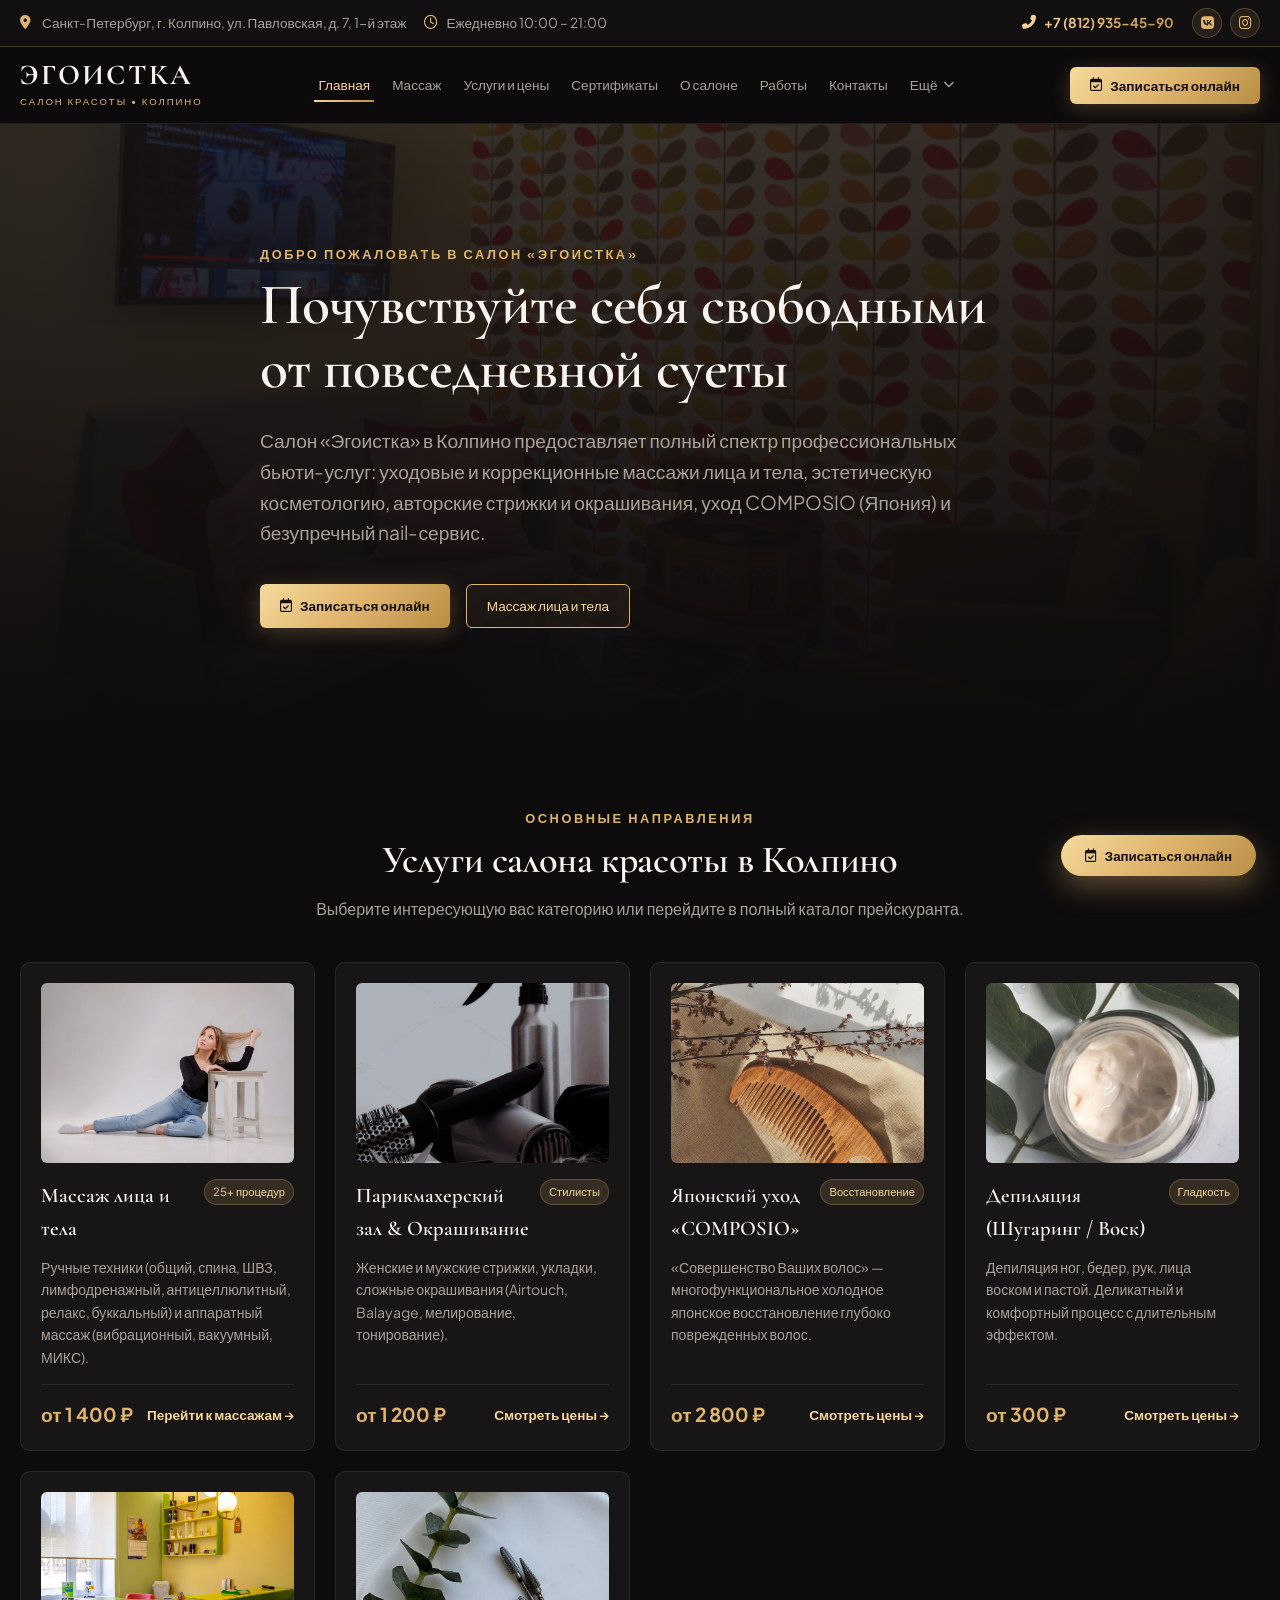
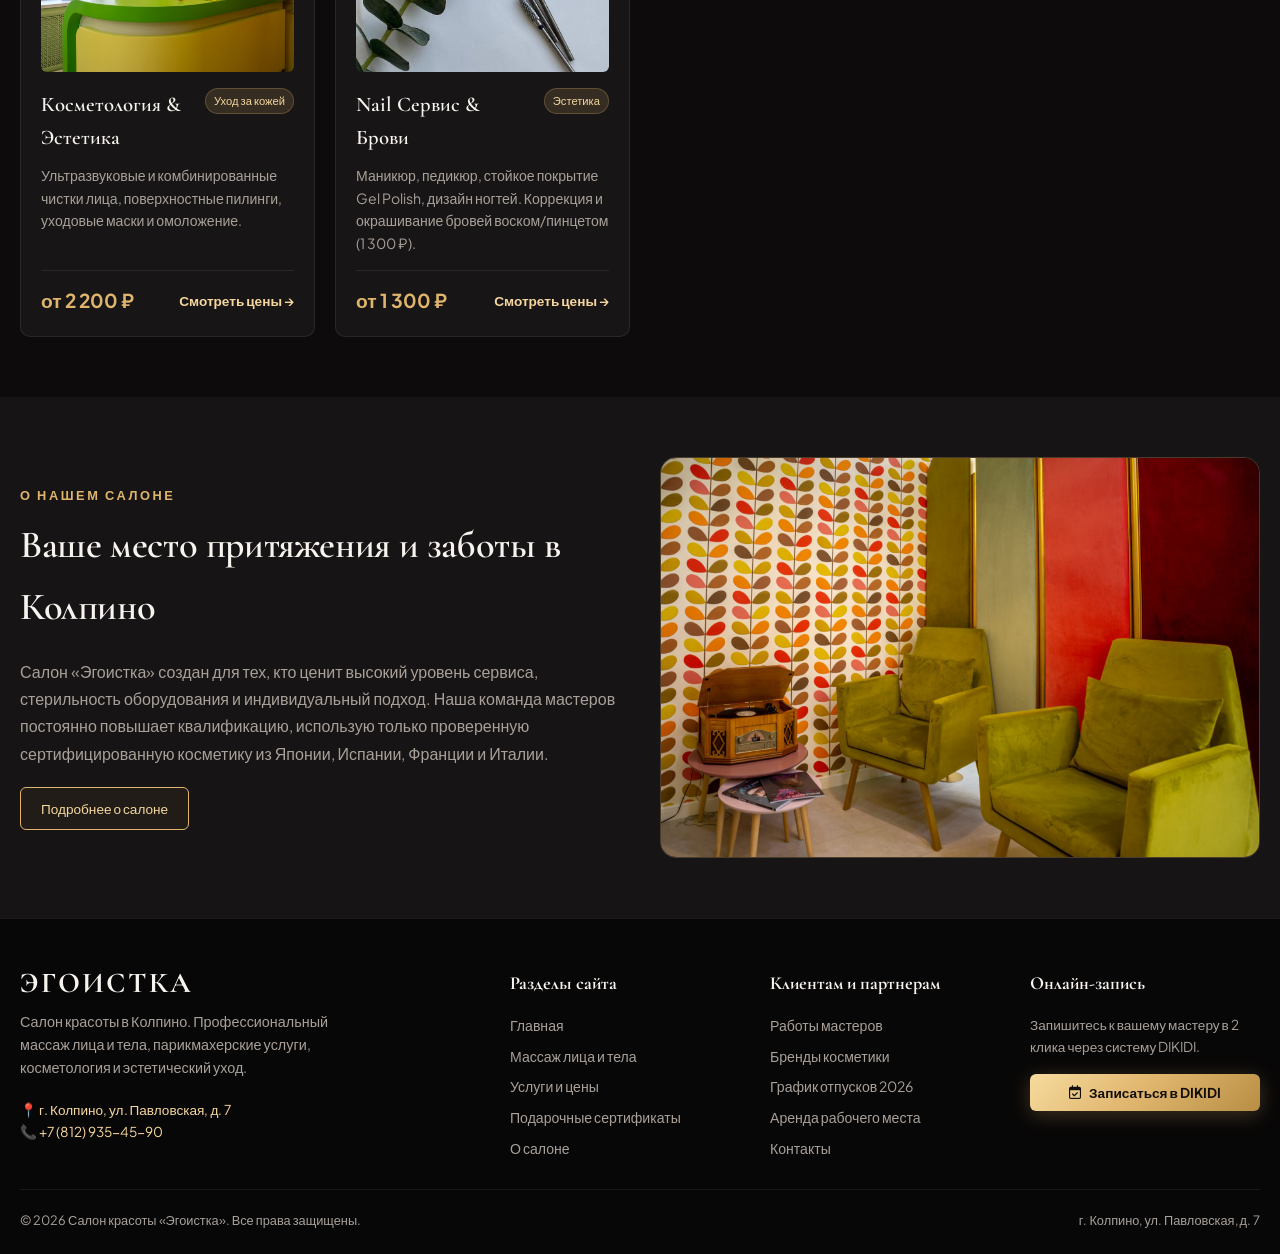
==== index.html @ ac10a7ed "Redesign of Salon Egoistka multi-page website" ====
<!DOCTYPE html>
<html lang="ru">
<head>
  <meta charset="UTF-8">
  <meta name="viewport" content="width=device-width, initial-scale=1.0">
  <title>Салон красоты "Эгоистка" — Колпино | Массаж, Косметология, Стилисты</title>
  <meta name="description" content="Салон красоты Эгоистка в г. Колпино. Профессиональный массаж лица и тела, парикмахерские услуги, уход за волосами COMPOSIO Япония, депиляция, nail-сервис. Ул. Павловская, д. 7. Телефон: +7 (812) 935-45-90.">
  
  <!-- FontAwesome 6 Icons CDN -->
  <link rel="stylesheet" href="https://cdnjs.cloudflare.com/ajax/libs/font-awesome/6.4.0/css/all.min.css">
  
  <link rel="stylesheet" href="style.css">
  <script src="app.js" defer></script>
</head>
<body>

  <!-- Top Contact & Social Bar -->
  <div class="top-bar">
    <div class="container top-bar-inner">
      <div class="top-bar-info">
        <div class="top-bar-item">
          <i class="fas fa-map-marker-alt"></i>
          <span>Санкт-Петербург, г. Колпино, ул. Павловская, д. 7, 1-й этаж</span>
        </div>
        <div class="top-bar-item">
          <i class="far fa-clock"></i>
          <span>Ежедневно 10:00 – 21:00</span>
        </div>
      </div>
      <div class="top-bar-info">
        <a href="tel:+78129354590" class="top-bar-item gold-text" style="font-weight: 700;">
          <i class="fas fa-phone-alt"></i> +7 (812) 935-45-90
        </a>
        <div class="social-links">
          <a href="https://vk.com/egoistka_kolpino" target="_blank" class="social-icon" title="Группа ВКонтакте">
            <i class="fab fa-vk"></i>
          </a>
          <a href="https://www.instagram.com/salon_egoistcka" target="_blank" class="social-icon" title="Instagram">
            <i class="fab fa-instagram"></i>
          </a>
        </div>
      </div>
    </div>
  </div>

  <!-- Header Navigation -->
  <header class="header">
    <div class="container header-inner">
      <a href="index.html" class="logo-brand">
        <span class="logo-title">ЭГОИСТКА</span>
        <span class="logo-sub">САЛОН КРАСОТЫ • КОЛПИНО</span>
      </a>

      <nav>
        <ul class="nav-menu">
          <li><a href="index.html" class="nav-link active">Главная</a></li>
          <li><a href="massazh-lica-i-tela.html" class="nav-link">Массаж</a></li>
          <li><a href="services.html" class="nav-link">Услуги и цены</a></li>
          <li><a href="bonusy.html" class="nav-link">Сертификаты</a></li>
          <li><a href="nash-salon.html" class="nav-link">О салоне</a></li>
          <li><a href="raboty.html" class="nav-link">Работы</a></li>
          <li><a href="contacts.html" class="nav-link">Контакты</a></li>
          <li class="nav-dropdown">
            <a href="#" class="nav-link">Ещё <i class="fas fa-chevron-down" style="font-size: 0.7rem; margin-left: 2px;"></i></a>
            <ul class="dropdown-menu">
              <li class="dropdown-item"><a href="brendy.html"><i class="fas fa-award"></i> Бренды косметики</a></li>
              <li class="dropdown-item"><a href="grafik-otpuskov.html"><i class="far fa-calendar-alt"></i> График отпусков 2026</a></li>
              <li class="dropdown-item"><a href="arenda-rabochego-mesta.html"><i class="fas fa-chair"></i> Аренда рабочего места</a></li>
            </ul>
          </li>
        </ul>
      </nav>

      <button class="btn-primary btn-dikidi">
        <i class="far fa-calendar-check"></i> Записаться онлайн
      </button>

      <div class="mobile-toggle">
        <span></span>
        <span></span>
        <span></span>
      </div>
    </div>
  </header>

  <main>
    <!-- Hero Section with REAL Salon Photo -->
    <section class="section" style="background: linear-gradient(180deg, rgba(23, 20, 21, 0.82) 0%, var(--bg-dark) 100%), url('assets/orig/salon1.jpg') center/cover no-repeat; padding: 120px 0;">
      <div class="container" style="max-width: 800px;">
        <span class="section-subtitle">Добро пожаловать в салон «Эгоистка»</span>
        <h1 class="serif-title" style="font-size: 3.6rem; line-height: 1.1; margin-bottom: 24px;">Почувствуйте себя свободными от повседневной суеты</h1>
        <p style="font-size: 1.2rem; color: var(--text-muted); margin-bottom: 36px;">
          Салон «Эгоистка» в Колпино предоставляет полный спектр профессиональных бьюти-услуг: уходовые и коррекционные массажи лица и тела, эстетическую косметологию, авторские стрижки и окрашивания, уход COMPOSIO (Япония) и безупречный nail-сервис.
        </p>
        <div style="display: flex; gap: 16px; flex-wrap: wrap;">
          <button class="btn-primary btn-dikidi"><i class="far fa-calendar-check"></i> Записаться онлайн</button>
          <a href="massazh-lica-i-tela.html" class="btn-outline">Массаж лица и тела</a>
        </div>
      </div>
    </section>

    <!-- Main Categories Overview Grid with REAL Original Category Photos -->
    <section class="section">
      <div class="container">
        <div class="section-header">
          <span class="section-subtitle">Основные направления</span>
          <h2 class="section-title serif-title">Услуги салона красоты в Колпино</h2>
          <p class="section-desc">Выберите интересующую вас категорию или перейдите в полный каталог прейскуранта.</p>
        </div>

        <div class="services-grid">
          
          <div class="service-card">
            <div style="border-radius: var(--radius-sm); overflow: hidden; height: 180px; margin-bottom: 16px;">
              <img src="assets/orig/massage1.jpg" alt="Массаж лица и тела" style="width: 100%; height: 100%; object-fit: cover;">
            </div>
            <div class="service-header">
              <h3 class="service-name">Массаж лица и тела</h3>
              <span class="service-badge">25+ процедур</span>
            </div>
            <p class="service-desc">Ручные техники (общий, спина, ШВЗ, лимфодренажный, антицеллюлитный, релакс, буккальный) и аппаратный массаж (вибрационный, вакуумный, МИКС).</p>
            <div class="service-footer">
              <span class="service-price">от 1 400 ₽</span>
              <a href="massazh-lica-i-tela.html" class="service-action-btn">Перейти к массажам &rarr;</a>
            </div>
          </div>

          <div class="service-card">
            <div style="border-radius: var(--radius-sm); overflow: hidden; height: 180px; margin-bottom: 16px;">
              <img src="assets/orig/parikmaher.jpg" alt="Парикмахерский зал" style="width: 100%; height: 100%; object-fit: cover;">
            </div>
            <div class="service-header">
              <h3 class="service-name">Парикмахерский зал & Окрашивание</h3>
              <span class="service-badge">Стилисты</span>
            </div>
            <p class="service-desc">Женские и мужские стрижки, укладки, сложные окрашивания (Airtouch, Balayage, мелирование, тонирование).</p>
            <div class="service-footer">
              <span class="service-price">от 1 200 ₽</span>
              <a href="services.html" class="service-action-btn">Смотреть цены &rarr;</a>
            </div>
          </div>

          <div class="service-card">
            <div style="border-radius: var(--radius-sm); overflow: hidden; height: 180px; margin-bottom: 16px;">
              <img src="assets/orig/uhod.jpg" alt="Уход COMPOSIO Япония" style="width: 100%; height: 100%; object-fit: cover;">
            </div>
            <div class="service-header">
              <h3 class="service-name">Японский уход «COMPOSIO»</h3>
              <span class="service-badge">Восстановление</span>
            </div>
            <p class="service-desc">«Совершенство Ваших волос» — многофункциональное холодное японское восстановление глубоко поврежденных волос.</p>
            <div class="service-footer">
              <span class="service-price">от 2 800 ₽</span>
              <a href="services.html" class="service-action-btn">Смотреть цены &rarr;</a>
            </div>
          </div>

          <div class="service-card">
            <div style="border-radius: var(--radius-sm); overflow: hidden; height: 180px; margin-bottom: 16px;">
              <img src="assets/orig/kosmetologia.jpg" alt="Депиляция Шугаринг Воск" style="width: 100%; height: 100%; object-fit: cover;">
            </div>
            <div class="service-header">
              <h3 class="service-name">Депиляция (Шугаринг / Воск)</h3>
              <span class="service-badge">Гладкость</span>
            </div>
            <p class="service-desc">Депиляция ног, бедер, рук, лица воском и пастой. Деликатный и комфортный процесс с длительным эффектом.</p>
            <div class="service-footer">
              <span class="service-price">от 300 ₽</span>
              <a href="services.html" class="service-action-btn">Смотреть цены &rarr;</a>
            </div>
          </div>

          <div class="service-card">
            <div style="border-radius: var(--radius-sm); overflow: hidden; height: 180px; margin-bottom: 16px;">
              <img src="assets/orig/salon3.jpg" alt="Косметология и Эстетика" style="width: 100%; height: 100%; object-fit: cover;">
            </div>
            <div class="service-header">
              <h3 class="service-name">Косметология & Эстетика</h3>
              <span class="service-badge">Уход за кожей</span>
            </div>
            <p class="service-desc">Ультразвуковые и комбинированные чистки лица, поверхностные пилинги, уходовые маски и омоложение.</p>
            <div class="service-footer">
              <span class="service-price">от 2 200 ₽</span>
              <a href="services.html" class="service-action-btn">Смотреть цены &rarr;</a>
            </div>
          </div>

          <div class="service-card">
            <div style="border-radius: var(--radius-sm); overflow: hidden; height: 180px; margin-bottom: 16px;">
              <img src="assets/orig/manikjur.jpg" alt="Nail Сервис" style="width: 100%; height: 100%; object-fit: cover;">
            </div>
            <div class="service-header">
              <h3 class="service-name">Nail Сервис & Брови</h3>
              <span class="service-badge">Эстетика</span>
            </div>
            <p class="service-desc">Маникюр, педикюр, стойкое покрытие Gel Polish, дизайн ногтей. Коррекция и окрашивание бровей воском/пинцетом (1 300 ₽).</p>
            <div class="service-footer">
              <span class="service-price">от 1 300 ₽</span>
              <a href="services.html" class="service-action-btn">Смотреть цены &rarr;</a>
            </div>
          </div>

        </div>
      </div>
    </section>

    <!-- Quick Info Banner with REAL Salon Photo -->
    <section class="section" style="background: var(--bg-surface);">
      <div class="container" style="display: grid; grid-template-columns: 1fr 1fr; gap: 40px; align-items: center;">
        <div>
          <span class="section-subtitle">О нашем салоне</span>
          <h2 class="serif-title" style="font-size: 2.4rem; margin-bottom: 20px;">Ваше место притяжения и заботы в Колпино</h2>
          <p style="color: var(--text-muted); margin-bottom: 20px; line-height: 1.7;">
            Салон «Эгоистка» создан для тех, кто ценит высокий уровень сервиса, стерильность оборудования и индивидуальный подход. Наша команда мастеров постоянно повышает квалификацию, использую только проверенную сертифицированную косметику из Японии, Испании, Франции и Италии.
          </p>
          <a href="nash-salon.html" class="btn-outline">Подробнее о салоне</a>
        </div>
        <div style="border-radius: var(--radius-lg); overflow: hidden; border: 1px solid var(--border-gold);">
          <img src="assets/orig/salon2.jpg" alt="Интерьер салона Эгоистка Колпино">
        </div>
      </div>
    </section>
  </main>

  <!-- Footer -->
  <footer class="footer">
    <div class="container">
      <div class="footer-grid">
        <div>
          <div class="logo-title serif-title" style="margin-bottom: 12px;">ЭГОИСТКА</div>
          <p style="color: var(--text-muted); font-size: 0.9rem; max-width: 320px; margin-bottom: 20px;">
            Салон красоты в Колпино. Профессиональный массаж лица и тела, парикмахерские услуги, косметология и эстетический уход.
          </p>
          <div style="font-size: 0.85rem; color: var(--gold-light);">
            📍 г. Колпино, ул. Павловская, д. 7<br>
            📞 +7 (812) 935-45-90
          </div>
        </div>

        <div>
          <h4 class="footer-col-title">Разделы сайта</h4>
          <ul class="footer-links">
            <li><a href="index.html">Главная</a></li>
            <li><a href="massazh-lica-i-tela.html">Массаж лица и тела</a></li>
            <li><a href="services.html">Услуги и цены</a></li>
            <li><a href="bonusy.html">Подарочные сертификаты</a></li>
            <li><a href="nash-salon.html">О салоне</a></li>
          </ul>
        </div>

        <div>
          <h4 class="footer-col-title">Клиентам и партнерам</h4>
          <ul class="footer-links">
            <li><a href="raboty.html">Работы мастеров</a></li>
            <li><a href="brendy.html">Бренды косметики</a></li>
            <li><a href="grafik-otpuskov.html">График отпусков 2026</a></li>
            <li><a href="arenda-rabochego-mesta.html">Аренда рабочего места</a></li>
            <li><a href="contacts.html">Контакты</a></li>
          </ul>
        </div>

        <div>
          <h4 class="footer-col-title">Онлайн-запись</h4>
          <p style="font-size: 0.85rem; color: var(--text-muted); margin-bottom: 16px;">Запишитесь к вашему мастеру в 2 клика через систему DIKIDI.</p>
          <button class="btn-primary btn-dikidi" style="width: 100%; justify-content: center;"><i class="far fa-calendar-check"></i> Записаться в DIKIDI</button>
        </div>
      </div>

      <div class="footer-bottom">
        <div>© 2026 Салон красоты «Эгоистка». Все права защищены.</div>
        <div>г. Колпино, ул. Павловская, д. 7</div>
      </div>
    </div>
  </footer>

  <button class="floating-booking btn-dikidi">
    <i class="far fa-calendar-check"></i> Записаться онлайн
  </button>

  <div id="dikidiModal" class="modal-overlay">
    <div class="modal-content">
      <div class="modal-header">
        <h3 class="serif-title gold-text" style="font-size: 1.4rem;">Онлайн-запись в салон «Эгоистка»</h3>
        <button class="modal-close">&times;</button>
      </div>
      <div class="modal-body">
        <iframe id="dikidiIframe" src="https://dikidi.net/#widget=51285" title="DIKIDI Booking Widget"></iframe>
      </div>
    </div>
  </div>

</body>
</html>
---- style.css ----
/* ==========================================================================
   Салон красоты «Эгоистка» — Премиальный практичный дизайн (Multi-page & Mobile-First)
   ========================================================================== */

@import url('https://fonts.googleapis.com/css2?family=Cormorant+Garamond:ital,wght@0,400;0,500;0,600;0,700;1,400;1,600&family=Plus+Jakarta+Sans:wght@300;400;500;600;700&display=swap');

:root {
  /* Colors */
  --bg-dark: #0d0b0c;
  --bg-surface: #171415;
  --bg-card: rgba(28, 24, 25, 0.85);
  --bg-card-hover: rgba(42, 36, 38, 0.95);
  
  --gold-primary: #dfb46c;
  --gold-light: #f5d79e;
  --gold-dark: #b88d44;
  --gold-gradient: linear-gradient(135deg, #f6db9e 0%, #dfb46c 50%, #b88d44 100%);
  --gold-glow: 0 0 25px rgba(223, 180, 108, 0.2);
  
  --text-main: #f7f3ee;
  --text-muted: #a8a099;
  --text-dim: #787069;
  
  --border-gold: rgba(223, 180, 108, 0.25);
  --border-light: rgba(255, 255, 255, 0.08);
  
  /* Fonts */
  --font-serif: 'Cormorant Garamond', Georgia, serif;
  --font-sans: 'Plus Jakarta Sans', -apple-system, BlinkMacSystemFont, sans-serif;

  /* Layout */
  --container-max: 1360px;
  --radius-lg: 16px;
  --radius-md: 10px;
  --radius-sm: 6px;
  --transition-smooth: all 0.25s cubic-bezier(0.16, 1, 0.3, 1);
}

/* Reset & Mobile Overflow Prevention */
*, *::before, *::after {
  box-sizing: border-box;
  margin: 0;
  padding: 0;
  max-width: 100%;
}

html, body {
  width: 100%;
  max-width: 100vw;
  overflow-x: hidden !important;
  scroll-behavior: smooth;
  font-size: 16px;
  background-color: var(--bg-dark);
  color: var(--text-main);
  font-family: var(--font-sans);
}

body {
  line-height: 1.6;
  display: flex;
  flex-direction: column;
  min-height: 100vh;
}

main {
  flex-grow: 1;
  width: 100%;
}

a {
  color: inherit;
  text-decoration: none;
  transition: var(--transition-smooth);
}

button {
  font-family: inherit;
  border: none;
  outline: none;
  background: none;
  cursor: pointer;
}

img {
  max-width: 100%;
  height: auto;
  display: block;
}

/* Containers */
.container {
  width: 100%;
  max-width: var(--container-max);
  margin: 0 auto;
  padding: 0 20px;
}

.gold-text {
  background: var(--gold-gradient);
  -webkit-background-clip: text;
  -webkit-text-fill-color: transparent;
}

.serif-title {
  font-family: var(--font-serif);
  font-weight: 600;
  letter-spacing: -0.01em;
}

/* Page Header & Breadcrumbs */
.page-hero {
  background: linear-gradient(180deg, rgba(23, 20, 21, 0.9) 0%, var(--bg-dark) 100%),
              url('assets/orig/salon1.jpg') center/cover no-repeat;
  padding: 50px 0 35px;
  border-bottom: 1px solid var(--border-light);
  position: relative;
  width: 100%;
}

.breadcrumbs {
  display: flex;
  align-items: center;
  gap: 8px;
  font-size: 0.85rem;
  color: var(--text-muted);
  margin-bottom: 14px;
  flex-wrap: wrap;
}

.breadcrumbs a:hover {
  color: var(--gold-primary);
}

.breadcrumbs span {
  color: var(--text-dim);
}

.page-title {
  font-size: 2.8rem;
  line-height: 1.1;
  margin-bottom: 12px;
  word-wrap: break-word;
}

.page-subtitle {
  color: var(--text-muted);
  font-size: 1.05rem;
  max-width: 700px;
}

/* Top Notification / Contact Bar */
.top-bar {
  background: #120f10;
  border-bottom: 1px solid var(--border-gold);
  padding: 8px 0;
  font-size: 0.85rem;
  color: var(--text-muted);
  position: relative;
  z-index: 1001;
  width: 100%;
}

.top-bar-inner {
  display: flex;
  justify-content: space-between;
  align-items: center;
  flex-wrap: wrap;
  gap: 10px;
}

.top-bar-info {
  display: flex;
  gap: 18px;
  align-items: center;
  flex-wrap: wrap;
}

.top-bar-item {
  display: flex;
  align-items: center;
  gap: 6px;
}

/* Strict constraint for top bar icons to prevent giant icons */
.top-bar-item svg,
.top-bar-item i {
  width: 16px !important;
  height: 16px !important;
  max-width: 16px !important;
  max-height: 16px !important;
  font-size: 14px !important;
  color: var(--gold-primary);
  flex-shrink: 0;
  display: inline-block;
  vertical-align: middle;
}

.social-links {
  display: flex;
  gap: 8px;
  align-items: center;
}

.social-icon {
  width: 30px;
  height: 30px;
  border-radius: 50%;
  background: rgba(223, 180, 108, 0.1);
  display: flex;
  align-items: center;
  justify-content: center;
  color: var(--gold-primary);
  border: 1px solid var(--border-gold);
  font-size: 0.9rem;
  transition: var(--transition-smooth);
}

.social-icon i {
  width: auto !important;
  height: auto !important;
  font-size: 0.9rem !important;
}

.social-icon:hover {
  background: var(--gold-gradient);
  color: #120e0a;
  border-color: transparent;
  transform: translateY(-2px);
}

/* Header & Navigation */
.header {
  position: sticky;
  top: 0;
  left: 0;
  width: 100%;
  z-index: 1000;
  background: rgba(13, 11, 12, 0.96);
  backdrop-filter: blur(20px);
  -webkit-backdrop-filter: blur(20px);
  border-bottom: 1px solid var(--border-light);
}

.header-inner {
  display: flex;
  align-items: center;
  justify-content: space-between;
  height: 76px;
  gap: 16px;
}

.logo-brand {
  display: flex;
  flex-direction: column;
  flex-shrink: 0;
}

.logo-title {
  font-family: var(--font-serif);
  font-size: 1.8rem;
  font-weight: 700;
  letter-spacing: 0.08em;
  text-transform: uppercase;
  color: var(--text-main);
  line-height: 1;
}

.logo-sub {
  font-size: 0.6rem;
  letter-spacing: 0.2em;
  text-transform: uppercase;
  color: var(--gold-primary);
  margin-top: 4px;
}

/* Navigation Menu */
.nav-menu {
  display: flex;
  gap: 14px;
  list-style: none;
  align-items: center;
}

.nav-link {
  font-size: 0.85rem;
  font-weight: 500;
  color: var(--text-muted);
  position: relative;
  padding: 6px 4px;
  white-space: nowrap;
  display: inline-flex;
  align-items: center;
  gap: 4px;
}

.nav-link:hover,
.nav-link.active {
  color: var(--gold-light);
}

.nav-link.active::after {
  content: '';
  position: absolute;
  bottom: 0;
  left: 0;
  width: 100%;
  height: 2px;
  background: var(--gold-gradient);
}

/* Dropdown Menu */
.nav-dropdown {
  position: relative;
}

.dropdown-menu {
  position: absolute;
  top: 100%;
  left: 0;
  background: var(--bg-surface);
  border: 1px solid var(--border-gold);
  border-radius: var(--radius-sm);
  padding: 8px 0;
  min-width: 200px;
  box-shadow: 0 10px 30px rgba(0,0,0,0.8);
  opacity: 0;
  visibility: hidden;
  transform: translateY(10px);
  transition: var(--transition-smooth);
  list-style: none;
}

.nav-dropdown:hover .dropdown-menu {
  opacity: 1;
  visibility: visible;
  transform: translateY(0);
}

.dropdown-item a {
  display: block;
  padding: 8px 18px;
  font-size: 0.85rem;
  color: var(--text-muted);
  white-space: nowrap;
}

.dropdown-item a:hover {
  background: rgba(223, 180, 108, 0.1);
  color: var(--gold-primary);
}

/* Buttons */
.btn-primary {
  background: var(--gold-gradient);
  color: #120e0a;
  font-weight: 700;
  font-size: 0.85rem;
  padding: 10px 20px;
  border-radius: var(--radius-sm);
  display: inline-flex;
  align-items: center;
  gap: 8px;
  transition: var(--transition-smooth);
  box-shadow: 0 4px 20px rgba(223, 180, 108, 0.25);
  white-space: nowrap;
  flex-shrink: 0;
}

.btn-primary:hover {
  transform: translateY(-2px);
  box-shadow: 0 8px 25px rgba(223, 180, 108, 0.45);
  filter: brightness(1.08);
}

.btn-outline {
  border: 1px solid var(--gold-primary);
  color: var(--gold-light);
  font-weight: 500;
  font-size: 0.85rem;
  padding: 10px 20px;
  border-radius: var(--radius-sm);
  display: inline-flex;
  align-items: center;
  gap: 8px;
  transition: var(--transition-smooth);
  background: rgba(223, 180, 108, 0.05);
  white-space: nowrap;
}

.btn-outline:hover {
  background: var(--gold-primary);
  color: var(--bg-dark);
  transform: translateY(-2px);
}

/* Sections */
.section {
  padding: 60px 0;
  position: relative;
  width: 100%;
}

.section-header {
  text-align: center;
  max-width: 750px;
  margin: 0 auto 40px;
}

.section-subtitle {
  text-transform: uppercase;
  font-size: 0.8rem;
  letter-spacing: 0.2em;
  color: var(--gold-primary);
  font-weight: 600;
  margin-bottom: 10px;
  display: block;
}

.section-title {
  font-size: 2.4rem;
  line-height: 1.15;
  margin-bottom: 14px;
}

.section-desc {
  color: var(--text-muted);
  font-size: 1rem;
}

/* Services & Cards Grid */
.services-grid {
  display: grid;
  grid-template-columns: repeat(auto-fill, minmax(280px, 1fr));
  gap: 20px;
  width: 100%;
}

.service-card {
  background: var(--bg-card);
  border: 1px solid var(--border-light);
  border-radius: var(--radius-md);
  padding: 20px;
  display: flex;
  flex-direction: column;
  justify-content: space-between;
  transition: var(--transition-smooth);
  width: 100%;
}

.service-card:hover {
  border-color: var(--border-gold);
  transform: translateY(-3px);
  background: var(--bg-card-hover);
  box-shadow: 0 8px 24px rgba(0, 0, 0, 0.4);
}

.service-header {
  display: flex;
  justify-content: space-between;
  align-items: flex-start;
  margin-bottom: 10px;
  gap: 10px;
}

.service-name {
  font-family: var(--font-serif);
  font-size: 1.3rem;
  font-weight: 600;
  color: var(--text-main);
}

.service-badge {
  font-size: 0.7rem;
  padding: 3px 8px;
  border-radius: 20px;
  background: rgba(223, 180, 108, 0.15);
  color: var(--gold-light);
  border: 1px solid var(--border-gold);
  white-space: nowrap;
}

.service-desc {
  font-size: 0.88rem;
  color: var(--text-muted);
  margin-bottom: 16px;
  flex-grow: 1;
}

.service-footer {
  display: flex;
  align-items: center;
  justify-content: space-between;
  padding-top: 14px;
  border-top: 1px solid var(--border-light);
  gap: 10px;
  flex-wrap: wrap;
}

.service-price {
  font-size: 1.2rem;
  font-weight: 700;
  color: var(--gold-primary);
}

.service-action-btn {
  font-size: 0.85rem;
  font-weight: 600;
  color: var(--gold-light);
  display: flex;
  align-items: center;
  gap: 6px;
}

/* Category Filter Tabs */
.filter-tabs {
  display: flex;
  gap: 8px;
  justify-content: center;
  flex-wrap: wrap;
  margin-bottom: 30px;
  width: 100%;
}

.tab-btn {
  padding: 8px 18px;
  border-radius: 30px;
  background: var(--bg-card);
  border: 1px solid var(--border-light);
  color: var(--text-muted);
  font-size: 0.85rem;
  font-weight: 500;
  transition: var(--transition-smooth);
}

.tab-btn:hover,
.tab-btn.active {
  background: var(--gold-gradient);
  color: var(--bg-dark);
  border-color: transparent;
  font-weight: 600;
}

/* Tables for Schedules */
.table-container {
  overflow-x: auto;
  background: var(--bg-card);
  border: 1px solid var(--border-gold);
  border-radius: var(--radius-md);
  width: 100%;
  -webkit-overflow-scrolling: touch;
}

.custom-table {
  width: 100%;
  border-collapse: collapse;
  text-align: left;
  font-size: 0.9rem;
  min-width: 550px;
}

.custom-table th {
  background: rgba(223, 180, 108, 0.1);
  color: var(--gold-light);
  padding: 14px 16px;
  font-family: var(--font-serif);
  font-size: 1.05rem;
  border-bottom: 1px solid var(--border-gold);
}

.custom-table td {
  padding: 14px 16px;
  border-bottom: 1px solid var(--border-light);
  color: var(--text-muted);
}

/* Forms */
.form-card {
  background: var(--bg-card);
  border: 1px solid var(--border-gold);
  border-radius: var(--radius-lg);
  padding: 30px;
  max-width: 600px;
  margin: 0 auto;
  width: 100%;
}

.form-group {
  margin-bottom: 16px;
}

.form-label {
  display: block;
  font-size: 0.88rem;
  font-weight: 500;
  color: var(--text-main);
  margin-bottom: 6px;
}

.form-input,
.form-textarea,
.form-select {
  width: 100%;
  padding: 10px 14px;
  background: rgba(13, 11, 12, 0.8);
  border: 1px solid var(--border-light);
  border-radius: var(--radius-sm);
  color: var(--text-main);
  font-family: inherit;
  font-size: 0.9rem;
  outline: none;
  transition: var(--transition-smooth);
}

/* Mobile Toggle */
.mobile-toggle {
  display: none;
  flex-direction: column;
  gap: 5px;
  padding: 8px;
  cursor: pointer;
  z-index: 1002;
}

.mobile-toggle span {
  width: 24px;
  height: 2px;
  background: var(--gold-light);
  transition: var(--transition-smooth);
}

/* Floating Booking */
.floating-booking {
  position: fixed;
  bottom: 24px;
  right: 24px;
  z-index: 999;
  background: var(--gold-gradient);
  color: #120e0a;
  font-weight: 700;
  padding: 12px 24px;
  border-radius: 40px;
  display: flex;
  align-items: center;
  gap: 8px;
  box-shadow: 0 10px 30px rgba(223, 180, 108, 0.4);
}

/* DIKIDI Modal */
.modal-overlay {
  position: fixed;
  inset: 0;
  background: rgba(0, 0, 0, 0.85);
  backdrop-filter: blur(12px);
  z-index: 2000;
  display: flex;
  align-items: center;
  justify-content: center;
  padding: 16px;
  opacity: 0;
  pointer-events: none;
  transition: var(--transition-smooth);
}

.modal-overlay.active {
  opacity: 1;
  pointer-events: auto;
}

.modal-content {
  background: var(--bg-surface);
  border: 1px solid var(--border-gold);
  border-radius: var(--radius-lg);
  width: 100%;
  max-width: 850px;
  height: 85vh;
  display: flex;
  flex-direction: column;
  overflow: hidden;
}

.modal-header {
  padding: 16px 20px;
  border-bottom: 1px solid var(--border-light);
  display: flex;
  justify-content: space-between;
  align-items: center;
}

.modal-close {
  font-size: 1.5rem;
  color: var(--text-main);
}

.modal-body {
  flex-grow: 1;
}

.modal-body iframe {
  width: 100%;
  height: 100%;
  border: none;
}

/* Footer */
.footer {
  background: #080707;
  border-top: 1px solid var(--border-light);
  padding: 50px 0 24px;
  font-size: 0.88rem;
  color: var(--text-muted);
  width: 100%;
}

.footer-grid {
  display: grid;
  grid-template-columns: 2fr repeat(3, 1fr);
  gap: 30px;
  margin-bottom: 30px;
}

.footer-col-title {
  font-family: var(--font-serif);
  font-size: 1.15rem;
  color: var(--text-main);
  margin-bottom: 16px;
}

.footer-links {
  list-style: none;
  display: flex;
  flex-direction: column;
  gap: 8px;
}

.footer-bottom {
  border-top: 1px solid var(--border-light);
  padding-top: 20px;
  display: flex;
  justify-content: space-between;
  align-items: center;
  font-size: 0.8rem;
  flex-wrap: wrap;
  gap: 10px;
}

/* Perfect Mobile & Tablet Responsive Breakdown */
@media (max-width: 1100px) {
  .header-inner .btn-dikidi {
    display: none; /* Hide top bar button on tablet/mobile so header stays clean */
  }

  .nav-menu {
    display: none;
    position: fixed;
    top: 76px;
    left: 0;
    width: 100vw;
    height: calc(100vh - 76px);
    background: rgba(13, 11, 12, 0.98);
    backdrop-filter: blur(25px);
    -webkit-backdrop-filter: blur(25px);
    flex-direction: column;
    padding: 24px 20px;
    border-bottom: 1px solid var(--border-gold);
    align-items: stretch;
    gap: 14px;
    box-shadow: 0 10px 30px rgba(0,0,0,0.95);
    overflow-y: auto;
    z-index: 1005;
  }

  .nav-menu.active {
    display: flex;
  }

  .mobile-toggle {
    display: flex;
  }

  .dropdown-menu {
    position: static;
    opacity: 1;
    visibility: visible;
    transform: none;
    background: transparent;
    border: none;
    box-shadow: none;
    padding: 6px 0 0 16px;
  }
}

@media (max-width: 768px) {
  .container {
    padding: 0 16px;
  }

  .top-bar-inner {
    flex-direction: row;
    justify-content: space-between;
    align-items: center;
  }

  .top-bar-info:first-child .top-bar-item:first-child span {
    display: none; /* Hide address text on small mobile screens to keep top bar 1-line */
  }

  .top-bar-info {
    gap: 10px;
  }

  .logo-title {
    font-size: 1.4rem;
  }

  .logo-sub {
    font-size: 0.55rem;
  }

  .page-title {
    font-size: 2rem;
  }

  .section-title {
    font-size: 1.8rem;
  }

  .services-grid {
    grid-template-columns: 1fr !important;
    gap: 16px;
  }

  .footer-grid {
    grid-template-columns: 1fr;
    gap: 24px;
  }

  .floating-booking {
    bottom: 16px;
    right: 16px;
    padding: 10px 18px;
    font-size: 0.8rem;
  }
}
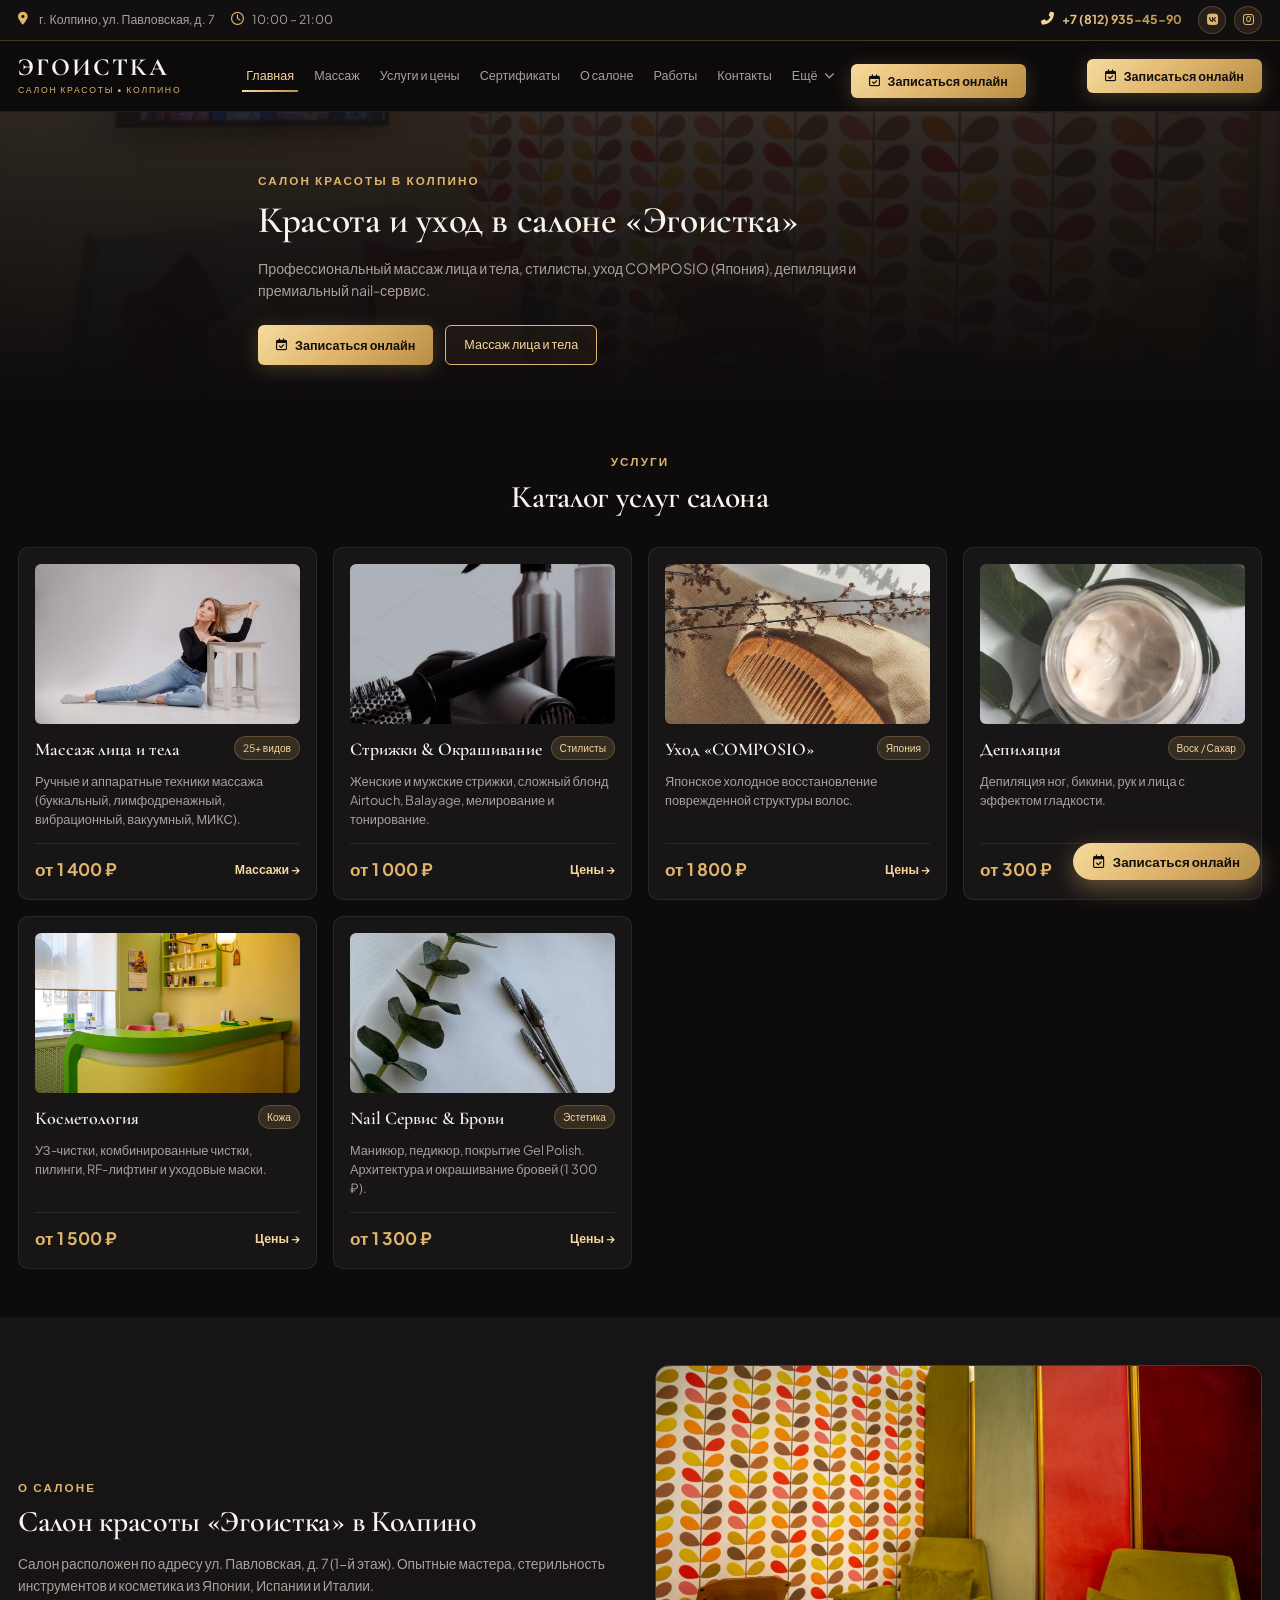
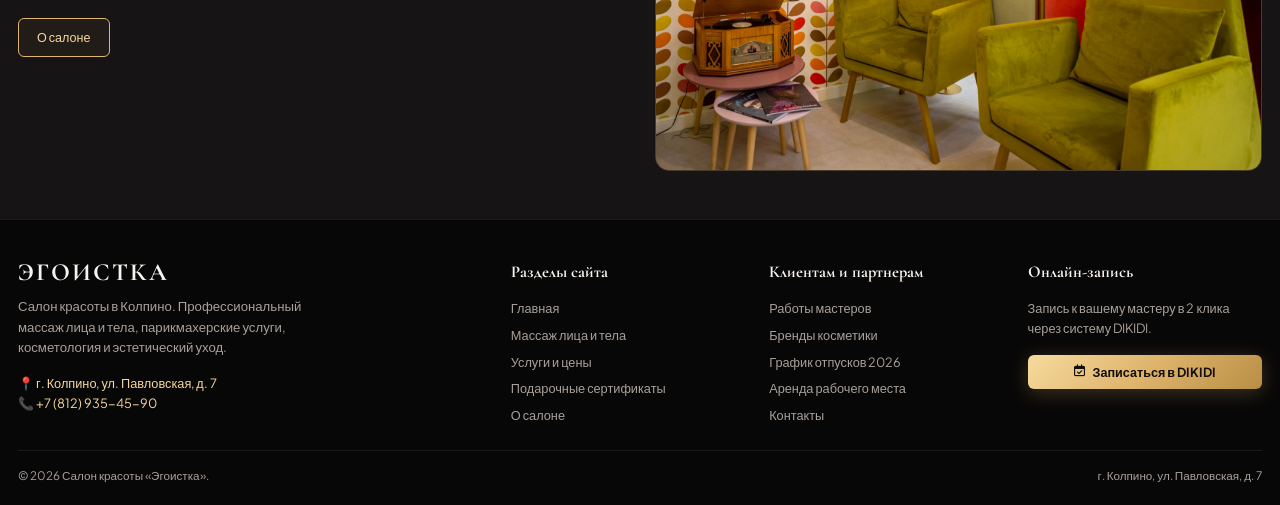
==== commit 1e11554b: "Mobile typography and hero title optimization" ====
--- a/index.html
+++ b/index.html
@@ -4,11 +4,9 @@
   <meta charset="UTF-8">
   <meta name="viewport" content="width=device-width, initial-scale=1.0">
   <title>Салон красоты "Эгоистка" — Колпино | Массаж, Косметология, Стилисты</title>
-  <meta name="description" content="Салон красоты Эгоистка в г. Колпино. Профессиональный массаж лица и тела, парикмахерские услуги, уход за волосами COMPOSIO Япония, депиляция, nail-сервис. Ул. Павловская, д. 7. Телефон: +7 (812) 935-45-90.">
+  <meta name="description" content="Салон красоты Эгоистка в Колпино. Профессиональный массаж лица и тела, парикмахерские услуги, уход COMPOSIO Япония, депиляция, nail-сервис. Ул. Павловская, д. 7. Телефон: +7 (812) 935-45-90.">
   
-  <!-- FontAwesome 6 Icons CDN -->
   <link rel="stylesheet" href="https://cdnjs.cloudflare.com/ajax/libs/font-awesome/6.4.0/css/all.min.css">
-  
   <link rel="stylesheet" href="style.css">
   <script src="app.js" defer></script>
 </head>
@@ -20,11 +18,11 @@
       <div class="top-bar-info">
         <div class="top-bar-item">
           <i class="fas fa-map-marker-alt"></i>
-          <span>Санкт-Петербург, г. Колпино, ул. Павловская, д. 7, 1-й этаж</span>
+          <span class="address-text">г. Колпино, ул. Павловская, д. 7</span>
         </div>
         <div class="top-bar-item">
           <i class="far fa-clock"></i>
-          <span>Ежедневно 10:00 – 21:00</span>
+          <span>10:00 – 21:00</span>
         </div>
       </div>
       <div class="top-bar-info">
@@ -32,7 +30,7 @@
           <i class="fas fa-phone-alt"></i> +7 (812) 935-45-90
         </a>
         <div class="social-links">
-          <a href="https://vk.com/egoistka_kolpino" target="_blank" class="social-icon" title="Группа ВКонтакте">
+          <a href="https://vk.com/egoistka_kolpino" target="_blank" class="social-icon" title="ВКонтакте">
             <i class="fab fa-vk"></i>
           </a>
           <a href="https://www.instagram.com/salon_egoistcka" target="_blank" class="social-icon" title="Instagram">
@@ -68,6 +66,9 @@
               <li class="dropdown-item"><a href="arenda-rabochego-mesta.html"><i class="fas fa-chair"></i> Аренда рабочего места</a></li>
             </ul>
           </li>
+          <li style="width: 100%; margin-top: 10px;">
+            <button class="btn-primary btn-dikidi mobile-book-btn" style="width: 100%; justify-content: center;"><i class="far fa-calendar-check"></i> Записаться онлайн</button>
+          </li>
         </ul>
       </nav>
 
@@ -84,119 +85,118 @@
   </header>
 
   <main>
-    <!-- Hero Section with REAL Salon Photo -->
-    <section class="section" style="background: linear-gradient(180deg, rgba(23, 20, 21, 0.82) 0%, var(--bg-dark) 100%), url('assets/orig/salon1.jpg') center/cover no-repeat; padding: 120px 0;">
+    <!-- Hero Section Optimized for Mobile -->
+    <section class="section" style="background: linear-gradient(180deg, rgba(23, 20, 21, 0.85) 0%, var(--bg-dark) 100%), url('assets/orig/salon1.jpg') center/cover no-repeat; padding: 60px 0 40px;">
       <div class="container" style="max-width: 800px;">
-        <span class="section-subtitle">Добро пожаловать в салон «Эгоистка»</span>
-        <h1 class="serif-title" style="font-size: 3.6rem; line-height: 1.1; margin-bottom: 24px;">Почувствуйте себя свободными от повседневной суеты</h1>
-        <p style="font-size: 1.2rem; color: var(--text-muted); margin-bottom: 36px;">
-          Салон «Эгоистка» в Колпино предоставляет полный спектр профессиональных бьюти-услуг: уходовые и коррекционные массажи лица и тела, эстетическую косметологию, авторские стрижки и окрашивания, уход COMPOSIO (Япония) и безупречный nail-сервис.
+        <span class="section-subtitle">Салон красоты в Колпино</span>
+        <h1 class="serif-title page-title" style="font-size: 2.5rem; line-height: 1.2; margin-bottom: 14px;">Красота и уход в салоне «Эгоистка»</h1>
+        <p class="page-subtitle" style="font-size: 0.95rem; color: var(--text-muted); margin-bottom: 24px; max-width: 620px;">
+          Профессиональный массаж лица и тела, стилисты, уход COMPOSIO (Япония), депиляция и премиальный nail-сервис.
         </p>
-        <div style="display: flex; gap: 16px; flex-wrap: wrap;">
+        <div style="display: flex; gap: 12px; flex-wrap: wrap;">
           <button class="btn-primary btn-dikidi"><i class="far fa-calendar-check"></i> Записаться онлайн</button>
           <a href="massazh-lica-i-tela.html" class="btn-outline">Массаж лица и тела</a>
         </div>
       </div>
     </section>
 
-    <!-- Main Categories Overview Grid with REAL Original Category Photos -->
+    <!-- Main Categories Overview Grid -->
     <section class="section">
       <div class="container">
         <div class="section-header">
-          <span class="section-subtitle">Основные направления</span>
-          <h2 class="section-title serif-title">Услуги салона красоты в Колпино</h2>
-          <p class="section-desc">Выберите интересующую вас категорию или перейдите в полный каталог прейскуранта.</p>
+          <span class="section-subtitle">Услуги</span>
+          <h2 class="section-title serif-title">Каталог услуг салона</h2>
         </div>
 
         <div class="services-grid">
           
           <div class="service-card">
-            <div style="border-radius: var(--radius-sm); overflow: hidden; height: 180px; margin-bottom: 16px;">
+            <div style="border-radius: var(--radius-sm); overflow: hidden; height: 160px; margin-bottom: 12px;">
               <img src="assets/orig/massage1.jpg" alt="Массаж лица и тела" style="width: 100%; height: 100%; object-fit: cover;">
             </div>
             <div class="service-header">
               <h3 class="service-name">Массаж лица и тела</h3>
-              <span class="service-badge">25+ процедур</span>
-            </div>
-            <p class="service-desc">Ручные техники (общий, спина, ШВЗ, лимфодренажный, антицеллюлитный, релакс, буккальный) и аппаратный массаж (вибрационный, вакуумный, МИКС).</p>
+              <span class="service-badge">25+ видов</span>
+            </div>
+            <p class="service-desc">Ручные и аппаратные техники массажа (буккальный, лимфодренажный, вибрационный, вакуумный, МИКС).</p>
             <div class="service-footer">
               <span class="service-price">от 1 400 ₽</span>
-              <a href="massazh-lica-i-tela.html" class="service-action-btn">Перейти к массажам &rarr;</a>
-            </div>
-          </div>
-
-          <div class="service-card">
-            <div style="border-radius: var(--radius-sm); overflow: hidden; height: 180px; margin-bottom: 16px;">
+              <a href="massazh-lica-i-tela.html" class="service-action-btn">Массажи &rarr;</a>
+            </div>
+          </div>
+
+          <div class="service-card">
+            <div style="border-radius: var(--radius-sm); overflow: hidden; height: 160px; margin-bottom: 12px;">
               <img src="assets/orig/parikmaher.jpg" alt="Парикмахерский зал" style="width: 100%; height: 100%; object-fit: cover;">
             </div>
             <div class="service-header">
-              <h3 class="service-name">Парикмахерский зал & Окрашивание</h3>
+              <h3 class="service-name">Стрижки & Окрашивание</h3>
               <span class="service-badge">Стилисты</span>
             </div>
-            <p class="service-desc">Женские и мужские стрижки, укладки, сложные окрашивания (Airtouch, Balayage, мелирование, тонирование).</p>
-            <div class="service-footer">
-              <span class="service-price">от 1 200 ₽</span>
-              <a href="services.html" class="service-action-btn">Смотреть цены &rarr;</a>
-            </div>
-          </div>
-
-          <div class="service-card">
-            <div style="border-radius: var(--radius-sm); overflow: hidden; height: 180px; margin-bottom: 16px;">
+            <p class="service-desc">Женские и мужские стрижки, сложный блонд Airtouch, Balayage, мелирование и тонирование.</p>
+            <div class="service-footer">
+              <span class="service-price">от 1 000 ₽</span>
+              <a href="services.html" class="service-action-btn">Цены &rarr;</a>
+            </div>
+          </div>
+
+          <div class="service-card">
+            <div style="border-radius: var(--radius-sm); overflow: hidden; height: 160px; margin-bottom: 12px;">
               <img src="assets/orig/uhod.jpg" alt="Уход COMPOSIO Япония" style="width: 100%; height: 100%; object-fit: cover;">
             </div>
             <div class="service-header">
-              <h3 class="service-name">Японский уход «COMPOSIO»</h3>
-              <span class="service-badge">Восстановление</span>
-            </div>
-            <p class="service-desc">«Совершенство Ваших волос» — многофункциональное холодное японское восстановление глубоко поврежденных волос.</p>
-            <div class="service-footer">
-              <span class="service-price">от 2 800 ₽</span>
-              <a href="services.html" class="service-action-btn">Смотреть цены &rarr;</a>
-            </div>
-          </div>
-
-          <div class="service-card">
-            <div style="border-radius: var(--radius-sm); overflow: hidden; height: 180px; margin-bottom: 16px;">
+              <h3 class="service-name">Уход «COMPOSIO»</h3>
+              <span class="service-badge">Япония</span>
+            </div>
+            <p class="service-desc">Японское холодное восстановление поврежденной структуры волос.</p>
+            <div class="service-footer">
+              <span class="service-price">от 1 800 ₽</span>
+              <a href="services.html" class="service-action-btn">Цены &rarr;</a>
+            </div>
+          </div>
+
+          <div class="service-card">
+            <div style="border-radius: var(--radius-sm); overflow: hidden; height: 160px; margin-bottom: 12px;">
               <img src="assets/orig/kosmetologia.jpg" alt="Депиляция Шугаринг Воск" style="width: 100%; height: 100%; object-fit: cover;">
             </div>
             <div class="service-header">
-              <h3 class="service-name">Депиляция (Шугаринг / Воск)</h3>
-              <span class="service-badge">Гладкость</span>
-            </div>
-            <p class="service-desc">Депиляция ног, бедер, рук, лица воском и пастой. Деликатный и комфортный процесс с длительным эффектом.</p>
+              <h3 class="service-name">Депиляция</h3>
+              <span class="service-badge">Воск / Сахар</span>
+            </div>
+            <p class="service-desc">Депиляция ног, бикини, рук и лица с эффектом гладкости.</p>
             <div class="service-footer">
               <span class="service-price">от 300 ₽</span>
-              <a href="services.html" class="service-action-btn">Смотреть цены &rarr;</a>
-            </div>
-          </div>
-
-          <div class="service-card">
-            <div style="border-radius: var(--radius-sm); overflow: hidden; height: 180px; margin-bottom: 16px;">
-              <img src="assets/orig/salon3.jpg" alt="Косметология и Эстетика" style="width: 100%; height: 100%; object-fit: cover;">
-            </div>
-            <div class="service-header">
-              <h3 class="service-name">Косметология & Эстетика</h3>
-              <span class="service-badge">Уход за кожей</span>
-            </div>
-            <p class="service-desc">Ультразвуковые и комбинированные чистки лица, поверхностные пилинги, уходовые маски и омоложение.</p>
-            <div class="service-footer">
-              <span class="service-price">от 2 200 ₽</span>
-              <a href="services.html" class="service-action-btn">Смотреть цены &rarr;</a>
-            </div>
-          </div>
-
-          <div class="service-card">
-            <div style="border-radius: var(--radius-sm); overflow: hidden; height: 180px; margin-bottom: 16px;">
+              <a href="services.html" class="service-action-btn">Цены &rarr;</a>
+            </div>
+          </div>
+
+          <div class="service-card">
+            <div style="border-radius: var(--radius-sm); overflow: hidden; height: 160px; margin-bottom: 12px;">
+              <img src="assets/orig/salon3.jpg" alt="Косметология" style="width: 100%; height: 100%; object-fit: cover;">
+            </div>
+            <div class="service-header">
+              <h3 class="service-name">Косметология</h3>
+              <span class="service-badge">Кожа</span>
+            </div>
+            <p class="service-desc">УЗ-чистки, комбинированные чистки, пилинги, RF-лифтинг и уходовые маски.</p>
+            <div class="service-footer">
+              <span class="service-price">от 1 500 ₽</span>
+              <a href="services.html" class="service-action-btn">Цены &rarr;</a>
+            </div>
+          </div>
+
+          <div class="service-card">
+            <div style="border-radius: var(--radius-sm); overflow: hidden; height: 160px; margin-bottom: 12px;">
               <img src="assets/orig/manikjur.jpg" alt="Nail Сервис" style="width: 100%; height: 100%; object-fit: cover;">
             </div>
             <div class="service-header">
               <h3 class="service-name">Nail Сервис & Брови</h3>
               <span class="service-badge">Эстетика</span>
             </div>
-            <p class="service-desc">Маникюр, педикюр, стойкое покрытие Gel Polish, дизайн ногтей. Коррекция и окрашивание бровей воском/пинцетом (1 300 ₽).</p>
+            <p class="service-desc">Маникюр, педикюр, покрытие Gel Polish. Архитектура и окрашивание бровей (1 300 ₽).</p>
             <div class="service-footer">
               <span class="service-price">от 1 300 ₽</span>
-              <a href="services.html" class="service-action-btn">Смотреть цены &rarr;</a>
+              <a href="services.html" class="service-action-btn">Цены &rarr;</a>
             </div>
           </div>
 
@@ -204,16 +204,16 @@
       </div>
     </section>
 
-    <!-- Quick Info Banner with REAL Salon Photo -->
+    <!-- Quick Info Banner -->
     <section class="section" style="background: var(--bg-surface);">
-      <div class="container" style="display: grid; grid-template-columns: 1fr 1fr; gap: 40px; align-items: center;">
-        <div>
-          <span class="section-subtitle">О нашем салоне</span>
-          <h2 class="serif-title" style="font-size: 2.4rem; margin-bottom: 20px;">Ваше место притяжения и заботы в Колпино</h2>
-          <p style="color: var(--text-muted); margin-bottom: 20px; line-height: 1.7;">
-            Салон «Эгоистка» создан для тех, кто ценит высокий уровень сервиса, стерильность оборудования и индивидуальный подход. Наша команда мастеров постоянно повышает квалификацию, использую только проверенную сертифицированную косметику из Японии, Испании, Франции и Италии.
+      <div class="container" style="display: grid; grid-template-columns: 1fr 1fr; gap: 30px; align-items: center;">
+        <div>
+          <span class="section-subtitle">О салоне</span>
+          <h2 class="serif-title section-title" style="font-size: 2rem; margin-bottom: 14px;">Салон красоты «Эгоистка» в Колпино</h2>
+          <p style="color: var(--text-muted); font-size: 0.92rem; margin-bottom: 20px; line-height: 1.6;">
+            Салон расположен по адресу ул. Павловская, д. 7 (1-й этаж). Опытные мастера, стерильность инструментов и косметика из Японии, Испании и Италии.
           </p>
-          <a href="nash-salon.html" class="btn-outline">Подробнее о салоне</a>
+          <a href="nash-salon.html" class="btn-outline">О салоне</a>
         </div>
         <div style="border-radius: var(--radius-lg); overflow: hidden; border: 1px solid var(--border-gold);">
           <img src="assets/orig/salon2.jpg" alt="Интерьер салона Эгоистка Колпино">
@@ -222,13 +222,12 @@
     </section>
   </main>
 
-  <!-- Footer -->
   <footer class="footer">
     <div class="container">
       <div class="footer-grid">
         <div>
           <div class="logo-title serif-title" style="margin-bottom: 12px;">ЭГОИСТКА</div>
-          <p style="color: var(--text-muted); font-size: 0.9rem; max-width: 320px; margin-bottom: 20px;">
+          <p style="color: var(--text-muted); font-size: 0.88rem; max-width: 320px; margin-bottom: 16px;">
             Салон красоты в Колпино. Профессиональный массаж лица и тела, парикмахерские услуги, косметология и эстетический уход.
           </p>
           <div style="font-size: 0.85rem; color: var(--gold-light);">
@@ -261,13 +260,13 @@
 
         <div>
           <h4 class="footer-col-title">Онлайн-запись</h4>
-          <p style="font-size: 0.85rem; color: var(--text-muted); margin-bottom: 16px;">Запишитесь к вашему мастеру в 2 клика через систему DIKIDI.</p>
+          <p style="font-size: 0.85rem; color: var(--text-muted); margin-bottom: 16px;">Запись к вашему мастеру в 2 клика через систему DIKIDI.</p>
           <button class="btn-primary btn-dikidi" style="width: 100%; justify-content: center;"><i class="far fa-calendar-check"></i> Записаться в DIKIDI</button>
         </div>
       </div>
 
       <div class="footer-bottom">
-        <div>© 2026 Салон красоты «Эгоистка». Все права защищены.</div>
+        <div>© 2026 Салон красоты «Эгоистка».</div>
         <div>г. Колпино, ул. Павловская, д. 7</div>
       </div>
     </div>
@@ -280,7 +279,7 @@
   <div id="dikidiModal" class="modal-overlay">
     <div class="modal-content">
       <div class="modal-header">
-        <h3 class="serif-title gold-text" style="font-size: 1.4rem;">Онлайн-запись в салон «Эгоистка»</h3>
+        <h3 class="serif-title gold-text" style="font-size: 1.3rem;">Онлайн-запись в салон «Эгоистка»</h3>
         <button class="modal-close">&times;</button>
       </div>
       <div class="modal-body">
--- a/style.css
+++ b/style.css
@@ -30,7 +30,7 @@
 
   /* Layout */
   --container-max: 1360px;
-  --radius-lg: 16px;
+  --radius-lg: 14px;
   --radius-md: 10px;
   --radius-sm: 6px;
   --transition-smooth: all 0.25s cubic-bezier(0.16, 1, 0.3, 1);
@@ -49,14 +49,14 @@
   max-width: 100vw;
   overflow-x: hidden !important;
   scroll-behavior: smooth;
-  font-size: 16px;
+  font-size: 15px;
   background-color: var(--bg-dark);
   color: var(--text-main);
   font-family: var(--font-sans);
 }
 
 body {
-  line-height: 1.6;
+  line-height: 1.55;
   display: flex;
   flex-direction: column;
   min-height: 100vh;
@@ -92,7 +92,7 @@
   width: 100%;
   max-width: var(--container-max);
   margin: 0 auto;
-  padding: 0 20px;
+  padding: 0 18px;
 }
 
 .gold-text {
@@ -111,7 +111,7 @@
 .page-hero {
   background: linear-gradient(180deg, rgba(23, 20, 21, 0.9) 0%, var(--bg-dark) 100%),
               url('assets/orig/salon1.jpg') center/cover no-repeat;
-  padding: 50px 0 35px;
+  padding: 45px 0 30px;
   border-bottom: 1px solid var(--border-light);
   position: relative;
   width: 100%;
@@ -121,9 +121,9 @@
   display: flex;
   align-items: center;
   gap: 8px;
-  font-size: 0.85rem;
-  color: var(--text-muted);
-  margin-bottom: 14px;
+  font-size: 0.82rem;
+  color: var(--text-muted);
+  margin-bottom: 12px;
   flex-wrap: wrap;
 }
 
@@ -136,24 +136,24 @@
 }
 
 .page-title {
-  font-size: 2.8rem;
-  line-height: 1.1;
-  margin-bottom: 12px;
+  font-size: 2.4rem;
+  line-height: 1.15;
+  margin-bottom: 10px;
   word-wrap: break-word;
 }
 
 .page-subtitle {
   color: var(--text-muted);
-  font-size: 1.05rem;
-  max-width: 700px;
+  font-size: 0.98rem;
+  max-width: 650px;
 }
 
 /* Top Notification / Contact Bar */
 .top-bar {
   background: #120f10;
   border-bottom: 1px solid var(--border-gold);
-  padding: 8px 0;
-  font-size: 0.85rem;
+  padding: 6px 0;
+  font-size: 0.82rem;
   color: var(--text-muted);
   position: relative;
   z-index: 1001;
@@ -165,12 +165,12 @@
   justify-content: space-between;
   align-items: center;
   flex-wrap: wrap;
-  gap: 10px;
+  gap: 8px;
 }
 
 .top-bar-info {
   display: flex;
-  gap: 18px;
+  gap: 16px;
   align-items: center;
   flex-wrap: wrap;
 }
@@ -184,11 +184,11 @@
 /* Strict constraint for top bar icons to prevent giant icons */
 .top-bar-item svg,
 .top-bar-item i {
-  width: 16px !important;
-  height: 16px !important;
-  max-width: 16px !important;
-  max-height: 16px !important;
-  font-size: 14px !important;
+  width: 15px !important;
+  height: 15px !important;
+  max-width: 15px !important;
+  max-height: 15px !important;
+  font-size: 13px !important;
   color: var(--gold-primary);
   flex-shrink: 0;
   display: inline-block;
@@ -202,8 +202,8 @@
 }
 
 .social-icon {
-  width: 30px;
-  height: 30px;
+  width: 28px;
+  height: 28px;
   border-radius: 50%;
   background: rgba(223, 180, 108, 0.1);
   display: flex;
@@ -211,14 +211,14 @@
   justify-content: center;
   color: var(--gold-primary);
   border: 1px solid var(--border-gold);
-  font-size: 0.9rem;
+  font-size: 0.85rem;
   transition: var(--transition-smooth);
 }
 
 .social-icon i {
   width: auto !important;
   height: auto !important;
-  font-size: 0.9rem !important;
+  font-size: 0.85rem !important;
 }
 
 .social-icon:hover {
@@ -245,8 +245,8 @@
   display: flex;
   align-items: center;
   justify-content: space-between;
-  height: 76px;
-  gap: 16px;
+  height: 70px;
+  gap: 14px;
 }
 
 .logo-brand {
@@ -257,7 +257,7 @@
 
 .logo-title {
   font-family: var(--font-serif);
-  font-size: 1.8rem;
+  font-size: 1.65rem;
   font-weight: 700;
   letter-spacing: 0.08em;
   text-transform: uppercase;
@@ -266,23 +266,23 @@
 }
 
 .logo-sub {
-  font-size: 0.6rem;
+  font-size: 0.58rem;
   letter-spacing: 0.2em;
   text-transform: uppercase;
   color: var(--gold-primary);
-  margin-top: 4px;
+  margin-top: 3px;
 }
 
 /* Navigation Menu */
 .nav-menu {
   display: flex;
-  gap: 14px;
+  gap: 12px;
   list-style: none;
   align-items: center;
 }
 
 .nav-link {
-  font-size: 0.85rem;
+  font-size: 0.84rem;
   font-weight: 500;
   color: var(--text-muted);
   position: relative;
@@ -321,7 +321,7 @@
   border: 1px solid var(--border-gold);
   border-radius: var(--radius-sm);
   padding: 8px 0;
-  min-width: 200px;
+  min-width: 190px;
   box-shadow: 0 10px 30px rgba(0,0,0,0.8);
   opacity: 0;
   visibility: hidden;
@@ -338,8 +338,8 @@
 
 .dropdown-item a {
   display: block;
-  padding: 8px 18px;
-  font-size: 0.85rem;
+  padding: 8px 16px;
+  font-size: 0.84rem;
   color: var(--text-muted);
   white-space: nowrap;
 }
@@ -354,8 +354,8 @@
   background: var(--gold-gradient);
   color: #120e0a;
   font-weight: 700;
-  font-size: 0.85rem;
-  padding: 10px 20px;
+  font-size: 0.84rem;
+  padding: 9px 18px;
   border-radius: var(--radius-sm);
   display: inline-flex;
   align-items: center;
@@ -376,8 +376,8 @@
   border: 1px solid var(--gold-primary);
   color: var(--gold-light);
   font-weight: 500;
-  font-size: 0.85rem;
-  padding: 10px 20px;
+  font-size: 0.84rem;
+  padding: 9px 18px;
   border-radius: var(--radius-sm);
   display: inline-flex;
   align-items: center;
@@ -395,43 +395,43 @@
 
 /* Sections */
 .section {
-  padding: 60px 0;
+  padding: 48px 0;
   position: relative;
   width: 100%;
 }
 
 .section-header {
   text-align: center;
-  max-width: 750px;
-  margin: 0 auto 40px;
+  max-width: 720px;
+  margin: 0 auto 32px;
 }
 
 .section-subtitle {
   text-transform: uppercase;
-  font-size: 0.8rem;
-  letter-spacing: 0.2em;
+  font-size: 0.78rem;
+  letter-spacing: 0.18em;
   color: var(--gold-primary);
   font-weight: 600;
+  margin-bottom: 8px;
+  display: block;
+}
+
+.section-title {
+  font-size: 2.1rem;
+  line-height: 1.15;
   margin-bottom: 10px;
-  display: block;
-}
-
-.section-title {
-  font-size: 2.4rem;
-  line-height: 1.15;
-  margin-bottom: 14px;
 }
 
 .section-desc {
   color: var(--text-muted);
-  font-size: 1rem;
+  font-size: 0.95rem;
 }
 
 /* Services & Cards Grid */
 .services-grid {
   display: grid;
-  grid-template-columns: repeat(auto-fill, minmax(280px, 1fr));
-  gap: 20px;
+  grid-template-columns: repeat(auto-fill, minmax(270px, 1fr));
+  gap: 16px;
   width: 100%;
 }
 
@@ -439,7 +439,7 @@
   background: var(--bg-card);
   border: 1px solid var(--border-light);
   border-radius: var(--radius-md);
-  padding: 20px;
+  padding: 16px;
   display: flex;
   flex-direction: column;
   justify-content: space-between;
@@ -449,28 +449,28 @@
 
 .service-card:hover {
   border-color: var(--border-gold);
-  transform: translateY(-3px);
+  transform: translateY(-2px);
   background: var(--bg-card-hover);
-  box-shadow: 0 8px 24px rgba(0, 0, 0, 0.4);
+  box-shadow: 0 6px 20px rgba(0, 0, 0, 0.35);
 }
 
 .service-header {
   display: flex;
   justify-content: space-between;
   align-items: flex-start;
-  margin-bottom: 10px;
-  gap: 10px;
+  margin-bottom: 8px;
+  gap: 8px;
 }
 
 .service-name {
   font-family: var(--font-serif);
-  font-size: 1.3rem;
+  font-size: 1.2rem;
   font-weight: 600;
   color: var(--text-main);
 }
 
 .service-badge {
-  font-size: 0.7rem;
+  font-size: 0.68rem;
   padding: 3px 8px;
   border-radius: 20px;
   background: rgba(223, 180, 108, 0.15);
@@ -480,30 +480,31 @@
 }
 
 .service-desc {
-  font-size: 0.88rem;
-  color: var(--text-muted);
-  margin-bottom: 16px;
+  font-size: 0.85rem;
+  color: var(--text-muted);
+  margin-bottom: 14px;
   flex-grow: 1;
+  line-height: 1.5;
 }
 
 .service-footer {
   display: flex;
   align-items: center;
   justify-content: space-between;
-  padding-top: 14px;
+  padding-top: 12px;
   border-top: 1px solid var(--border-light);
-  gap: 10px;
+  gap: 8px;
   flex-wrap: wrap;
 }
 
 .service-price {
-  font-size: 1.2rem;
+  font-size: 1.15rem;
   font-weight: 700;
   color: var(--gold-primary);
 }
 
 .service-action-btn {
-  font-size: 0.85rem;
+  font-size: 0.82rem;
   font-weight: 600;
   color: var(--gold-light);
   display: flex;
@@ -514,20 +515,20 @@
 /* Category Filter Tabs */
 .filter-tabs {
   display: flex;
-  gap: 8px;
+  gap: 6px;
   justify-content: center;
   flex-wrap: wrap;
-  margin-bottom: 30px;
+  margin-bottom: 24px;
   width: 100%;
 }
 
 .tab-btn {
-  padding: 8px 18px;
+  padding: 7px 16px;
   border-radius: 30px;
   background: var(--bg-card);
   border: 1px solid var(--border-light);
   color: var(--text-muted);
-  font-size: 0.85rem;
+  font-size: 0.82rem;
   font-weight: 500;
   transition: var(--transition-smooth);
 }
@@ -554,61 +555,23 @@
   width: 100%;
   border-collapse: collapse;
   text-align: left;
-  font-size: 0.9rem;
-  min-width: 550px;
+  font-size: 0.88rem;
+  min-width: 500px;
 }
 
 .custom-table th {
   background: rgba(223, 180, 108, 0.1);
   color: var(--gold-light);
-  padding: 14px 16px;
+  padding: 12px 14px;
   font-family: var(--font-serif);
-  font-size: 1.05rem;
+  font-size: 1rem;
   border-bottom: 1px solid var(--border-gold);
 }
 
 .custom-table td {
-  padding: 14px 16px;
+  padding: 12px 14px;
   border-bottom: 1px solid var(--border-light);
   color: var(--text-muted);
-}
-
-/* Forms */
-.form-card {
-  background: var(--bg-card);
-  border: 1px solid var(--border-gold);
-  border-radius: var(--radius-lg);
-  padding: 30px;
-  max-width: 600px;
-  margin: 0 auto;
-  width: 100%;
-}
-
-.form-group {
-  margin-bottom: 16px;
-}
-
-.form-label {
-  display: block;
-  font-size: 0.88rem;
-  font-weight: 500;
-  color: var(--text-main);
-  margin-bottom: 6px;
-}
-
-.form-input,
-.form-textarea,
-.form-select {
-  width: 100%;
-  padding: 10px 14px;
-  background: rgba(13, 11, 12, 0.8);
-  border: 1px solid var(--border-light);
-  border-radius: var(--radius-sm);
-  color: var(--text-main);
-  font-family: inherit;
-  font-size: 0.9rem;
-  outline: none;
-  transition: var(--transition-smooth);
 }
 
 /* Mobile Toggle */
@@ -622,7 +585,7 @@
 }
 
 .mobile-toggle span {
-  width: 24px;
+  width: 22px;
   height: 2px;
   background: var(--gold-light);
   transition: var(--transition-smooth);
@@ -631,18 +594,18 @@
 /* Floating Booking */
 .floating-booking {
   position: fixed;
-  bottom: 24px;
-  right: 24px;
+  bottom: 20px;
+  right: 20px;
   z-index: 999;
   background: var(--gold-gradient);
   color: #120e0a;
   font-weight: 700;
-  padding: 12px 24px;
+  padding: 10px 20px;
   border-radius: 40px;
   display: flex;
   align-items: center;
   gap: 8px;
-  box-shadow: 0 10px 30px rgba(223, 180, 108, 0.4);
+  box-shadow: 0 8px 25px rgba(223, 180, 108, 0.4);
 }
 
 /* DIKIDI Modal */
@@ -655,7 +618,7 @@
   display: flex;
   align-items: center;
   justify-content: center;
-  padding: 16px;
+  padding: 14px;
   opacity: 0;
   pointer-events: none;
   transition: var(--transition-smooth);
@@ -679,7 +642,7 @@
 }
 
 .modal-header {
-  padding: 16px 20px;
+  padding: 14px 18px;
   border-bottom: 1px solid var(--border-light);
   display: flex;
   justify-content: space-between;
@@ -687,7 +650,7 @@
 }
 
 .modal-close {
-  font-size: 1.5rem;
+  font-size: 1.4rem;
   color: var(--text-main);
 }
 
@@ -705,8 +668,8 @@
 .footer {
   background: #080707;
   border-top: 1px solid var(--border-light);
-  padding: 50px 0 24px;
-  font-size: 0.88rem;
+  padding: 40px 0 20px;
+  font-size: 0.85rem;
   color: var(--text-muted);
   width: 100%;
 }
@@ -714,56 +677,56 @@
 .footer-grid {
   display: grid;
   grid-template-columns: 2fr repeat(3, 1fr);
-  gap: 30px;
-  margin-bottom: 30px;
+  gap: 24px;
+  margin-bottom: 24px;
 }
 
 .footer-col-title {
   font-family: var(--font-serif);
-  font-size: 1.15rem;
+  font-size: 1.1rem;
   color: var(--text-main);
-  margin-bottom: 16px;
+  margin-bottom: 14px;
 }
 
 .footer-links {
   list-style: none;
   display: flex;
   flex-direction: column;
-  gap: 8px;
+  gap: 7px;
 }
 
 .footer-bottom {
   border-top: 1px solid var(--border-light);
-  padding-top: 20px;
+  padding-top: 16px;
   display: flex;
   justify-content: space-between;
   align-items: center;
-  font-size: 0.8rem;
+  font-size: 0.78rem;
   flex-wrap: wrap;
-  gap: 10px;
-}
-
-/* Perfect Mobile & Tablet Responsive Breakdown */
+  gap: 8px;
+}
+
+/* Mobile Typography & Mobile-First Fine Tuning */
 @media (max-width: 1100px) {
   .header-inner .btn-dikidi {
-    display: none; /* Hide top bar button on tablet/mobile so header stays clean */
+    display: none;
   }
 
   .nav-menu {
     display: none;
     position: fixed;
-    top: 76px;
+    top: 70px;
     left: 0;
     width: 100vw;
-    height: calc(100vh - 76px);
+    height: calc(100vh - 70px);
     background: rgba(13, 11, 12, 0.98);
     backdrop-filter: blur(25px);
     -webkit-backdrop-filter: blur(25px);
     flex-direction: column;
-    padding: 24px 20px;
+    padding: 20px 16px;
     border-bottom: 1px solid var(--border-gold);
     align-items: stretch;
-    gap: 14px;
+    gap: 12px;
     box-shadow: 0 10px 30px rgba(0,0,0,0.95);
     overflow-y: auto;
     z-index: 1005;
@@ -776,68 +739,71 @@
   .mobile-toggle {
     display: flex;
   }
-
-  .dropdown-menu {
-    position: static;
-    opacity: 1;
-    visibility: visible;
-    transform: none;
-    background: transparent;
-    border: none;
-    box-shadow: none;
-    padding: 6px 0 0 16px;
-  }
 }
 
 @media (max-width: 768px) {
   .container {
-    padding: 0 16px;
-  }
-
-  .top-bar-inner {
-    flex-direction: row;
-    justify-content: space-between;
-    align-items: center;
-  }
-
-  .top-bar-info:first-child .top-bar-item:first-child span {
-    display: none; /* Hide address text on small mobile screens to keep top bar 1-line */
-  }
-
-  .top-bar-info {
-    gap: 10px;
-  }
-
-  .logo-title {
-    font-size: 1.4rem;
-  }
-
-  .logo-sub {
-    font-size: 0.55rem;
-  }
-
-  .page-title {
-    font-size: 2rem;
-  }
-
-  .section-title {
-    font-size: 1.8rem;
+    padding: 0 14px;
+  }
+
+  .page-hero {
+    padding: 30px 0 20px !important;
+  }
+
+  h1, .page-title {
+    font-size: 1.75rem !important;
+    line-height: 1.25 !important;
+    margin-bottom: 10px !important;
+  }
+
+  h2, .section-title {
+    font-size: 1.45rem !important;
+    line-height: 1.25 !important;
+    margin-bottom: 10px !important;
+  }
+
+  .section-subtitle {
+    font-size: 0.7rem !important;
+    letter-spacing: 0.15em !important;
+    margin-bottom: 6px !important;
+  }
+
+  .page-subtitle, .section-desc {
+    font-size: 0.88rem !important;
+    line-height: 1.45 !important;
+  }
+
+  .section {
+    padding: 32px 0 !important;
   }
 
   .services-grid {
     grid-template-columns: 1fr !important;
-    gap: 16px;
+    gap: 12px !important;
+  }
+
+  .service-card {
+    padding: 14px !important;
+  }
+
+  .service-name {
+    font-size: 1.12rem !important;
+  }
+
+  .service-desc {
+    font-size: 0.82rem !important;
+    line-height: 1.4 !important;
   }
 
   .footer-grid {
     grid-template-columns: 1fr;
-    gap: 24px;
+    gap: 20px;
   }
 
   .floating-booking {
-    bottom: 16px;
-    right: 16px;
-    padding: 10px 18px;
-    font-size: 0.8rem;
-  }
-}
+    bottom: 14px;
+    right: 14px;
+    padding: 9px 16px;
+    font-size: 0.78rem;
+  }
+}
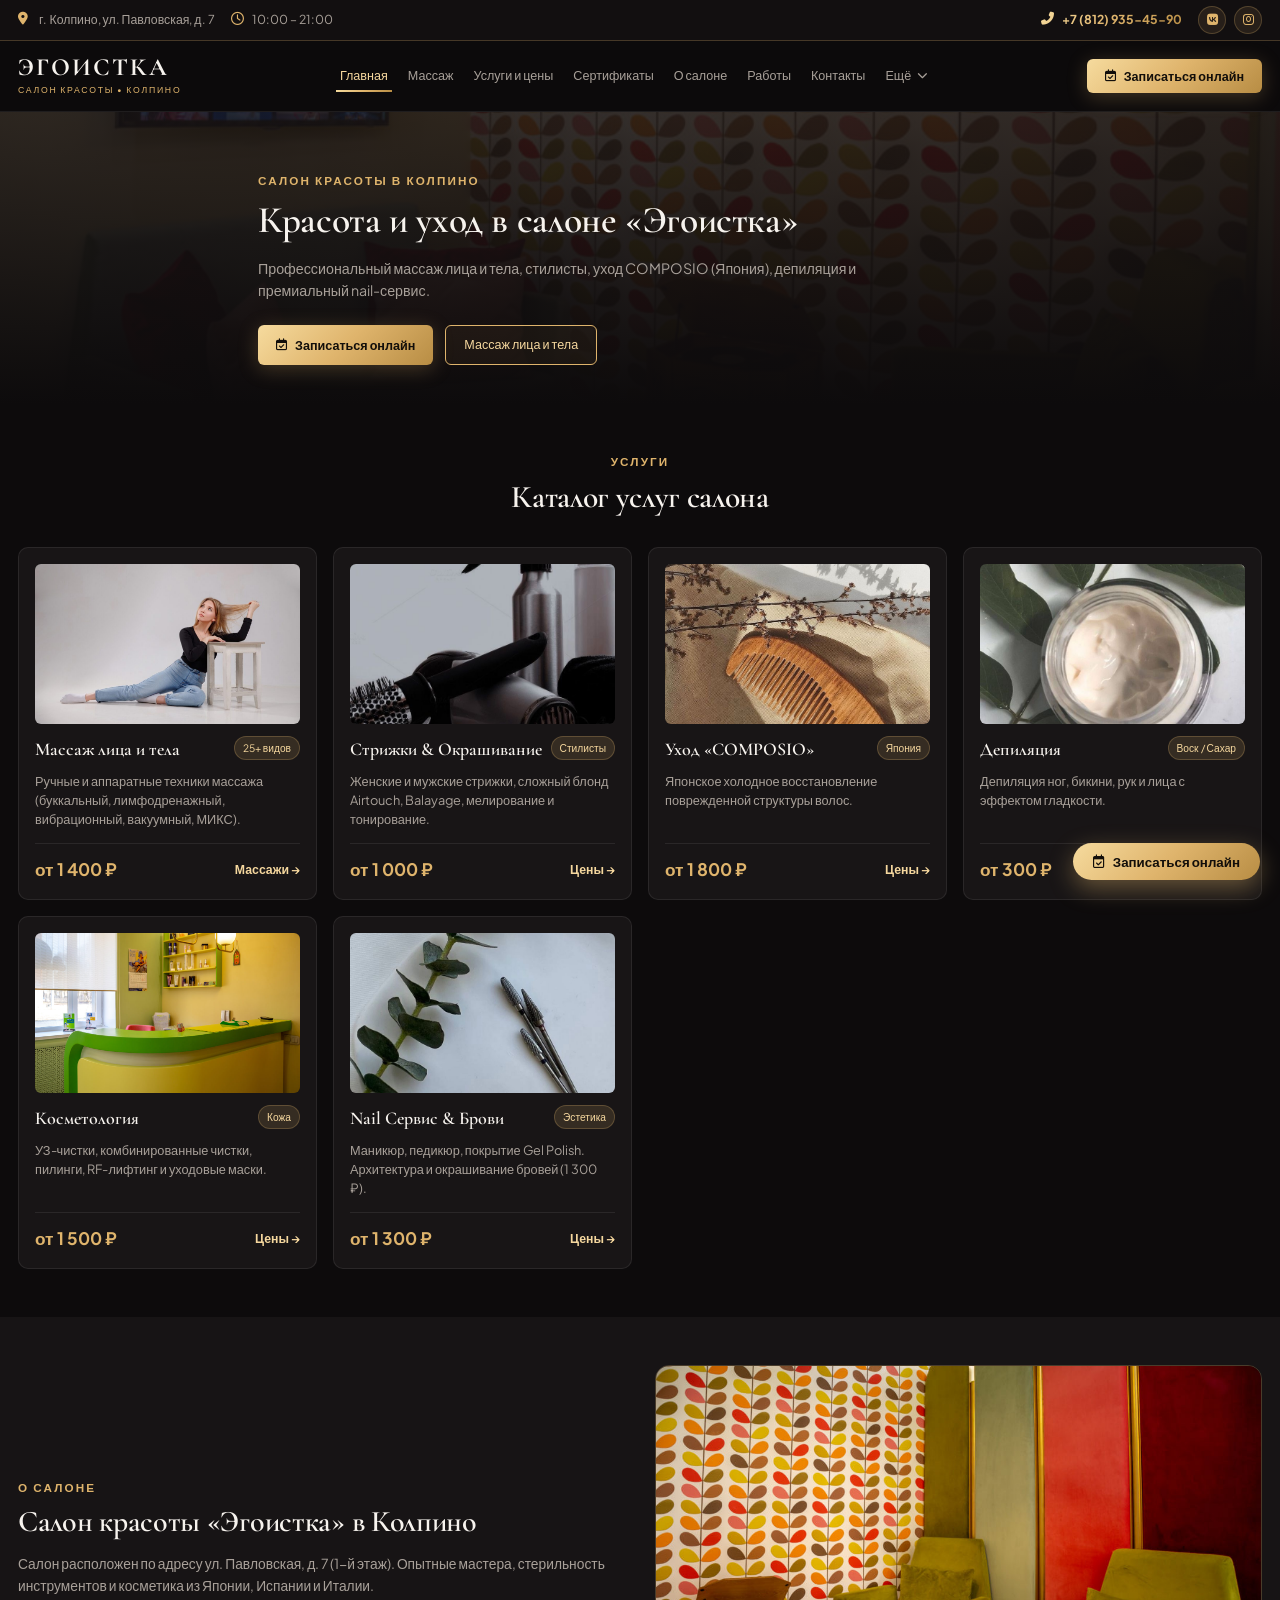
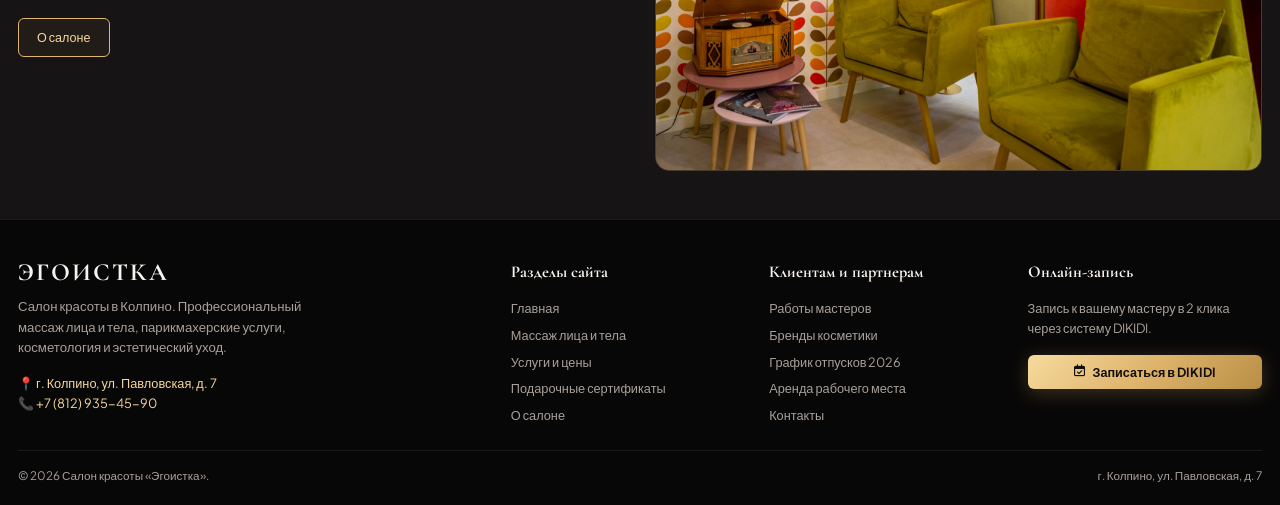
==== commit 185db3bc: "Fix header booking button duplication" ====
--- a/index.html
+++ b/index.html
@@ -66,13 +66,13 @@
               <li class="dropdown-item"><a href="arenda-rabochego-mesta.html"><i class="fas fa-chair"></i> Аренда рабочего места</a></li>
             </ul>
           </li>
-          <li style="width: 100%; margin-top: 10px;">
-            <button class="btn-primary btn-dikidi mobile-book-btn" style="width: 100%; justify-content: center;"><i class="far fa-calendar-check"></i> Записаться онлайн</button>
+          <li class="mobile-only-btn" style="width: 100%; margin-top: 12px;">
+            <button class="btn-primary btn-dikidi" style="width: 100%; justify-content: center;"><i class="far fa-calendar-check"></i> Записаться онлайн</button>
           </li>
         </ul>
       </nav>
 
-      <button class="btn-primary btn-dikidi">
+      <button class="btn-primary btn-dikidi desktop-only-btn">
         <i class="far fa-calendar-check"></i> Записаться онлайн
       </button>
 
--- a/style.css
+++ b/style.css
@@ -308,6 +308,11 @@
   background: var(--gold-gradient);
 }
 
+/* Hide mobile-only button on desktop */
+.mobile-only-btn {
+  display: none !important;
+}
+
 /* Dropdown Menu */
 .nav-dropdown {
   position: relative;
@@ -706,10 +711,14 @@
   gap: 8px;
 }
 
-/* Mobile Typography & Mobile-First Fine Tuning */
+/* Mobile & Tablet Fine Tuning */
 @media (max-width: 1100px) {
-  .header-inner .btn-dikidi {
-    display: none;
+  .desktop-only-btn {
+    display: none !important;
+  }
+
+  .mobile-only-btn {
+    display: flex !important;
   }
 
   .nav-menu {
